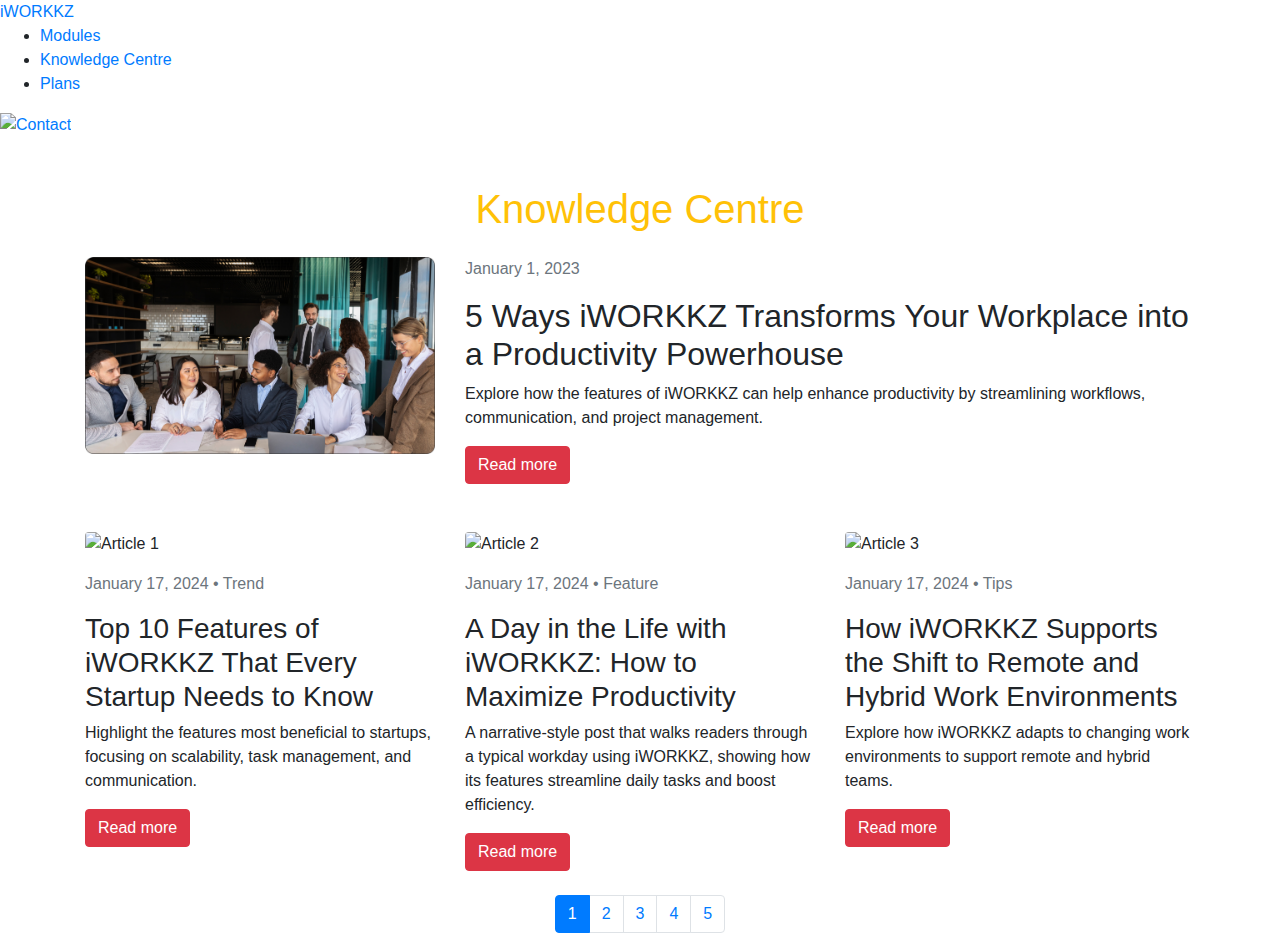
==== KnowledgeCenter.html @ db48e9d2 "index" ====
<!DOCTYPE html>
<html lang="en">
<head>
    <meta charset="UTF-8">
    <meta name="viewport" content="width=device-width, initial-scale=1.0">
    <title>iWorkzz - Knowledge Centre</title>
    <!-- Bootstrap CSS -->
    <link href="https://maxcdn.bootstrapcdn.com/bootstrap/4.5.2/css/bootstrap.min.css" rel="stylesheet">
    <!-- Custom CSS -->
    <link rel="stylesheet" href="public/css/styles.css">
    <link rel="stylesheet" href="public/css/knowledge-center.css">
</head>
<body>
    <!-- Navigation -->
    <header>
        <nav>
            <a href="#" class="logo">iWORKKZ</a>
            <ul class="nav-links">
                <li><a href="index.html">Modules</a></li>
                <li><a href="./KnowledgeCenter.html">Knowledge Centre</a></li>
                <li><a href="plans.html">Plans</a></li>
            </ul>
            <div class="contact-icon">
                <a href="#"><img src="public/Img/Request a demo.png" alt="Contact"></a>
            </div>
        </nav>
    </header>

    <!-- Knowledge Center Section -->
    <section class="knowledge-center">
        <!-- Top Left Background Image -->
        <div class="top-left-bg"></div>

        <!-- Main Content -->
        <div class="container mt-5">
            <h1 class="text-center text-warning mb-4">Knowledge Centre</h1>
            <div class="row featured-article mb-5">
                <div class="col-md-4">
                    <img src="Public/Img/Property 1=Default.png" alt="Featured Article" class="img-fluid rounded">
                </div>
                <div class="col-md-8">
                    <p class="date text-muted">January 1, 2023</p>
                    <h2>5 Ways iWORKKZ Transforms Your Workplace into a Productivity Powerhouse</h2>
                    <p>Explore how the features of iWORKKZ can help enhance productivity by streamlining workflows, communication, and project management.</p>
                    <a href="#" class="btn btn-danger">Read more</a>
                </div>
            </div>

            <!-- Article Grid -->
            <div class="row article-grid">
                <div class="col-md-4 mb-4">
                    <article>
                        <img src="public/Img/Property 1=Frame 23-1.png" alt="Article 1" class="img-fluid rounded">
                        <div class="article-info mt-3">
                            <p class="date text-muted">January 17, 2024 • Trend</p>
                            <h3>Top 10 Features of iWORKKZ That Every Startup Needs to Know</h3>
                            <p>Highlight the features most beneficial to startups, focusing on scalability, task management, and communication.</p>
                            <a href="#" class="btn btn-danger">Read more</a>
                        </div>
                    </article>
                </div>

                <div class="col-md-4 mb-4">
                    <article>
                        <img src="public/Img/Property 1=Frame 23-2.png" alt="Article 2" class="img-fluid rounded">
                        <div class="article-info mt-3">
                            <p class="date text-muted">January 17, 2024 • Feature</p>
                            <h3>A Day in the Life with iWORKKZ: How to Maximize Productivity</h3>
                            <p>A narrative-style post that walks readers through a typical workday using iWORKKZ, showing how its features streamline daily tasks and boost efficiency.</p>
                            <a href="#" class="btn btn-danger">Read more</a>
                        </div>
                    </article>
                </div>

                <div class="col-md-4 mb-4">
                    <article>
                        <img src="public/Img/Property 1=Frame 24-2.png" alt="Article 3" class="img-fluid rounded">
                        <div class="article-info mt-3">
                            <p class="date text-muted">January 17, 2024 • Tips</p>
                            <h3>How iWORKKZ Supports the Shift to Remote and Hybrid Work Environments</h3>
                            <p>Explore how iWORKKZ adapts to changing work environments to support remote and hybrid teams.</p>
                            <a href="#" class="btn btn-danger">Read more</a>
                        </div>
                    </article>
                </div>
            </div>

            <!-- Pagination -->
            <nav aria-label="Page navigation">
                <ul class="pagination justify-content-center">
                    <li class="page-item active"><a class="page-link" href="#">1</a></li>
                    <li class="page-item"><a class="page-link" href="#">2</a></li>
                    <li class="page-item"><a class="page-link" href="#">3</a></li>
                    <li class="page-item"><a class="page-link" href="#">4</a></li>
                    <li class="page-item"><a class="page-link" href="#">5</a></li>
                </ul>
            </nav>
        </div>

        <!-- Bottom Background Line Image -->
        <div class="bottom-line-bg"></div>

        <!-- Moving Shadow Animation -->
        <div class="bottom-shadow-animation"></div>
    </section>

    <!-- Bootstrap JS, Popper.js, and jQuery -->
    <script src="https://code.jquery.com/jquery-3.5.1.slim.min.js"></script>
    <script src="https://cdn.jsdelivr.net/npm/@popperjs/core@2.5.2/dist/umd/popper.min.js"></script>
    <script src="https://maxcdn.bootstrapcdn.com/bootstrap/4.5.2/js/bootstrap.min.js"></script>
    <!-- Custom JS -->
    <script src="public/js/script.js"></script>
</body>
</html>
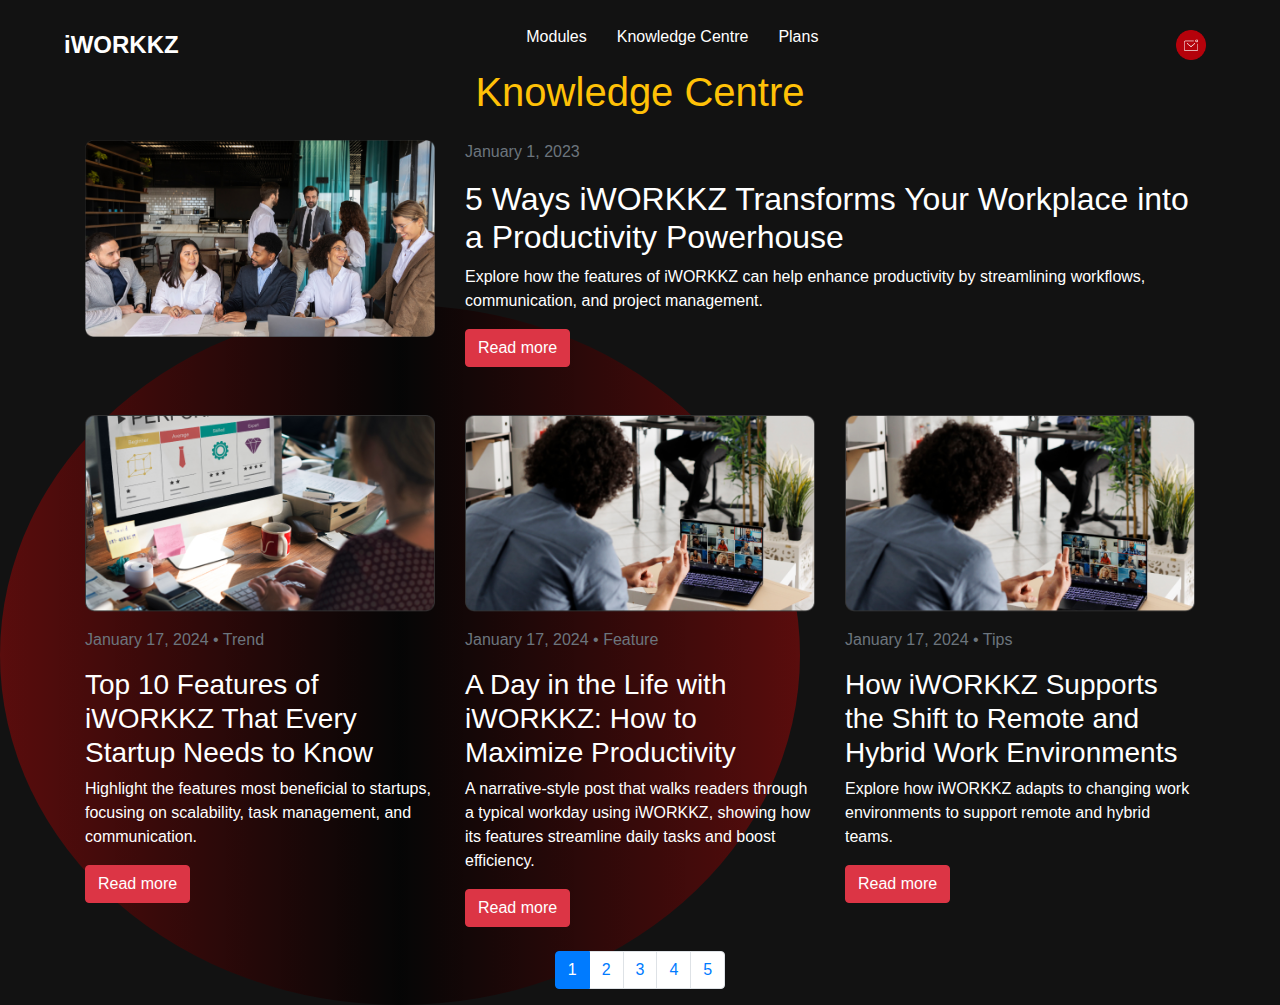
==== commit 902d41b1: "Update KnowledgeCenter.html" ====
--- a/KnowledgeCenter.html
+++ b/KnowledgeCenter.html
@@ -7,8 +7,8 @@
     <!-- Bootstrap CSS -->
     <link href="https://maxcdn.bootstrapcdn.com/bootstrap/4.5.2/css/bootstrap.min.css" rel="stylesheet">
     <!-- Custom CSS -->
-    <link rel="stylesheet" href="public/css/styles.css">
-    <link rel="stylesheet" href="public/css/knowledge-center.css">
+    <link rel="stylesheet" href="Public/css/styles.css">
+    <link rel="stylesheet" href="/Public/css/knowledge-center.css">
 </head>
 <body>
     <!-- Navigation -->
@@ -21,7 +21,7 @@
                 <li><a href="plans.html">Plans</a></li>
             </ul>
             <div class="contact-icon">
-                <a href="#"><img src="public/Img/Request a demo.png" alt="Contact"></a>
+                <a href="#"><img src="Public/Img/Request a demo.png" alt="Contact"></a>
             </div>
         </nav>
     </header>
@@ -50,7 +50,7 @@
             <div class="row article-grid">
                 <div class="col-md-4 mb-4">
                     <article>
-                        <img src="public/Img/Property 1=Frame 23-1.png" alt="Article 1" class="img-fluid rounded">
+                        <img src="Public/Img/Property 1=Frame 23-1.png" alt="Article 1" class="img-fluid rounded">
                         <div class="article-info mt-3">
                             <p class="date text-muted">January 17, 2024 • Trend</p>
                             <h3>Top 10 Features of iWORKKZ That Every Startup Needs to Know</h3>
@@ -62,7 +62,7 @@
 
                 <div class="col-md-4 mb-4">
                     <article>
-                        <img src="public/Img/Property 1=Frame 23-2.png" alt="Article 2" class="img-fluid rounded">
+                        <img src="Public/Img/Property 1=Frame 23-2.png" alt="Article 2" class="img-fluid rounded">
                         <div class="article-info mt-3">
                             <p class="date text-muted">January 17, 2024 • Feature</p>
                             <h3>A Day in the Life with iWORKKZ: How to Maximize Productivity</h3>
@@ -74,7 +74,7 @@
 
                 <div class="col-md-4 mb-4">
                     <article>
-                        <img src="public/Img/Property 1=Frame 24-2.png" alt="Article 3" class="img-fluid rounded">
+                        <img src="Public/Img/Property 1=Frame 24-2.png" alt="Article 3" class="img-fluid rounded">
                         <div class="article-info mt-3">
                             <p class="date text-muted">January 17, 2024 • Tips</p>
                             <h3>How iWORKKZ Supports the Shift to Remote and Hybrid Work Environments</h3>
--- a/Public/css/styles.css
+++ b/Public/css/styles.css
@@ -0,0 +1,155 @@
+/* Basic Reset */
+* {
+    margin: 0;
+    padding: 0;
+    box-sizing: border-box;
+}
+
+body {
+    font-family: Arial, sans-serif;
+    color: #ffffff;
+    background-color: #121212;
+    display: flex;
+    flex-direction: column;
+    min-height: 100vh;
+}
+
+/* Header and Navigation Styles */
+header {
+    position: absolute;
+    top: 0;
+    width: 100%;
+    z-index: 2;
+    padding: 20px 0;
+    background: transparent; /* Transparent background for overlay effect */
+}
+
+header nav {
+    display: flex;
+    justify-content: space-between;
+    align-items: center;
+    width: 90%;
+    max-width: 1200px;
+    margin: auto;
+}
+
+.logo {
+    font-size: 24px;
+    font-weight: bold;
+    color: #ffffff;
+    text-decoration: none;
+}
+
+.nav-links {
+    list-style: none;
+    display: flex;
+}
+
+.nav-links li {
+    margin: 0 15px;
+}
+
+.nav-links a {
+    color: #ffffff;
+    text-decoration: none;
+    font-weight: 500;
+}
+
+.contact-icon img {
+    width: 30px;
+    height: 30px;
+}
+
+/* Hero Section with Video Background */
+.hero {
+    position: relative;
+    display: flex;
+    flex-direction: column;
+    justify-content: center;
+    align-items: center;
+    height: 100vh;
+    overflow: hidden;
+    color: #ffffff;
+}
+
+/* Background Video */
+.background-video {
+    position: absolute;
+    top: 0;
+    left: 0;
+    width: 100%;
+    height: 100%;
+    object-fit: cover;
+    z-index: -1;
+}
+
+/* Red Overlay */
+.hero::before {
+    content: "";
+    position: absolute;
+    top: 0;
+    left: 0;
+    width: 100%;
+    height: 100%;
+    background-color: rgba(172, 10, 10, 0.666); /* Semi-transparent red overlay */
+    z-index: 0;
+}
+
+.hero-content {
+    position: relative;
+    z-index: 1;
+    text-align: center;
+    color: #ffffff;
+}
+
+.hero-content h1 {
+    font-size: 56px;
+    font-weight: bold;
+    color: #ffffff;
+    text-shadow: 2px 2px 10px rgba(0, 0, 0, 0.7);
+}
+
+.hero-content p {
+    font-size: 20px;
+    margin-top: 10px;
+    color: #d3d3d3;
+    text-shadow: 1px 1px 5px rgba(0, 0, 0, 0.7);
+}
+
+/* Additional styling for the navigation items */
+.nav-links a:hover {
+    color: #ff6347; /* Hover effect for navigation links */
+}
+
+.contact-icon {
+    padding: 10px;
+    transition: transform 0.3s;
+}
+
+.contact-icon:hover {
+    transform: scale(1.1); /* Hover effect for the contact icon */
+}
+
+/* Loading Screen Styles */
+.loading-screen {
+    position: fixed;
+    top: 0;
+    left: 0;
+    width: 100%;
+    height: 100%;
+    background-color: #000; /* Base color for loading screen */
+    background-image: radial-gradient(circle, rgba(255, 0, 0, 0.4), rgba(0, 0, 0, 1)); /* Red tint effect */
+    z-index: 10;
+    opacity: 1;
+    transition: opacity 0.5s ease; /* Smooth fade-out effect */
+    display: flex;
+    align-items: center;
+    justify-content: center;
+    border-radius: 100%;
+}
+
+/* Fade-out effect for loading screen */
+.loading-screen.hidden {
+    opacity: 0;
+    pointer-events: none;
+}
--- a/Public/css/knowledge-center.css
+++ b/Public/css/knowledge-center.css
@@ -0,0 +1,55 @@
+.knowledge-center {
+    position: relative;
+    padding-top: 20px;
+}
+
+/* Top Left Background Image */
+.top-left-bg {
+    position: absolute;
+    top: 0;
+    left: 0;
+    width: 200px;
+    height: 200px;
+    background-image: url('public/images/top-left-bg.png');
+    background-size: cover;
+    background-repeat: no-repeat;
+    z-index: -1;
+}
+
+/* Centered Bottom Line Background Image */
+.bottom-line-bg {
+    position: absolute;
+    top: 50%; /* Centered vertically in the viewport */
+    left: 50%; /* Centered horizontally in the viewport */
+    width: 600px; /* Adjust width to fit design */
+    height: 2px;
+    background-image: url('public/images/bottom-line.png'); /* Add your bottom line image here */
+    background-repeat: no-repeat;
+    background-position: center;
+    transform: translate(-50%, -50%); /* Centers the image */
+    opacity: 0.5;
+    z-index: -1;
+}
+
+/* Full Width Bottom Shadow Animation */
+.bottom-shadow-animation {
+    position: absolute;
+    bottom: 0;
+    left: 0;
+    width: 800px;
+    height: 700px;
+    background: linear-gradient(90deg, rgba(255, 0, 0, 0.3), rgba(0, 0, 0, 0.7), rgba(255, 0, 0, 0.3));
+    animation: moveFullWidth 5s infinite alternate;
+    z-index: -2;
+    border-radius: 50%; /* To give it a rounded appearance */
+}
+
+/* Keyframes for shadow animation moving across full width */
+@keyframes moveFullWidth {
+    0% {
+        transform: translateX(-50%);
+    }
+    100% {
+        transform: translateX(50%);
+    }
+}
